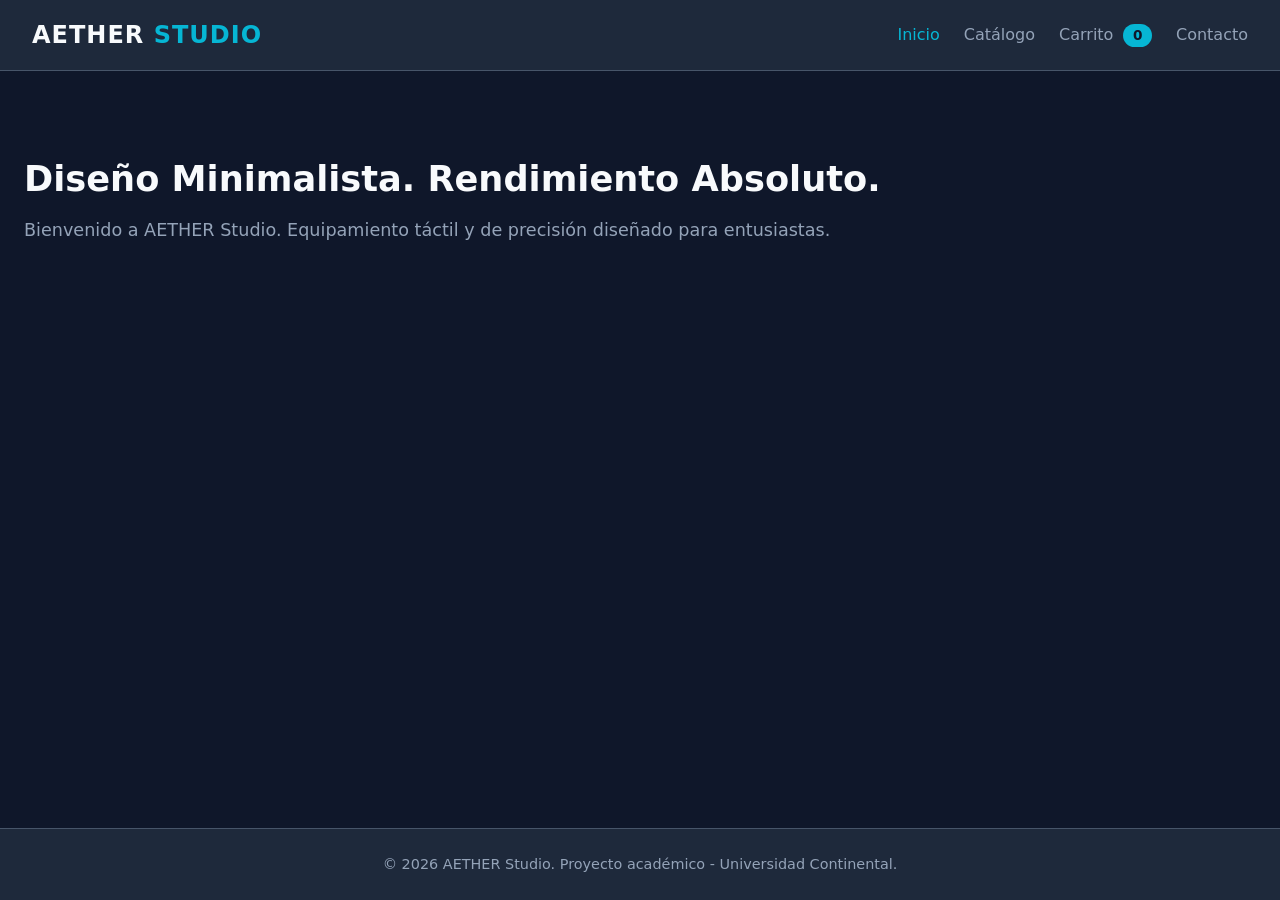
==== index.html @ 7f67c48a "Entrega 30% C2: tienda AETHER Studio completa con carrito, validacion y docs" ====
<!DOCTYPE html>
<html lang="es">
<head>
  <meta charset="UTF-8">
  <meta name="viewport" content="width=device-width, initial-scale=1.0">
  <title>AETHER Studio | Periféricos de Alta Precisión</title>
  <link rel="stylesheet" href="css/variables.css">
  <link rel="stylesheet" href="css/estilos.css">
</head>
<body>

  <!-- Cabecera Semántica Principal (R1 / R2) -->
  <header class="header-principal">
    <div class="contenedor-nav">
      <a href="index.html" class="logo">AETHER <span>STUDIO</span></a>
      <nav>
        <ul class="menu-navegacion">
          <li><a href="index.html" class="activo">Inicio</a></li>
          <li><a href="catalogo.html">Catálogo</a></li>
          <li><a href="carrito.html">Carrito <span id="contador" class="badge-carrito">0</span></a></li>
          <li><a href="contacto.html">Contacto</a></li>
        </ul>
      </nav>
    </div>
  </header>

  <!-- Contenido Principal Semántico (R2) -->
  <main class="contenedor-principal">
    <section class="hero-presentacion">
      <h1>Diseño Minimalista. Rendimiento Absoluto.</h1>
      <p>Bienvenido a AETHER Studio. Equipamiento táctil y de precisión diseñado para entusiastas.</p>
    </section>
  </main>

  <!-- Pie de Página Semántico -->
  <footer class="footer-principal">
    <p>&copy; 2026 AETHER Studio. Proyecto académico - Universidad Continental.</p>
  </footer>

  <!-- Carga de Scripts -->
  <script src="js/datos.js"></script>
  <script src="js/carrito.js"></script>
  <script src="js/app.js"></script>
</body>
</html>
---- css/variables.css ----
:root {
    --color-fondo: #0f172a;
    --color-superficie: #1e293b;
    --color-superficie-hover: #334155;
    --color-borde: #475569;

    --color-primario: #06b6d4;
    --color-primario-hover: #0891b2;
    --color-acento: #6366f1;

    --color-texto: #f8fafc;
    --color-texto-mutado: #94a3b8;
    --color-error: #ef4444;
    --color-exito: #10b981;

    --fuente-principal: 'Inter', system-ui, apple-system, BlinkMacSystemFont, "Segoe UI", Roboto, sans-serif;

    --sombra-tarjeta: 0 4px 6px -1px rgba(0, 0, 0, 0.3), 0 2px 4px -2px rgba(0, 0, 0, 0.2);
    --sombra-elevada: 0 10px 15 px -3px rgba(0, 0, 0, 0.5);
    --radio-borde: 8px;
    
}
---- css/estilos.css ----
/* ==========================================================================
   AETHER Studio - Estilos Globales, Layout y Componentes (30% C2)
   ========================================================================== */

/* --------------------------------------------------------------------------
   1. Reset Básico y Configuración Global (R2)
   -------------------------------------------------------------------------- */
* {
  box-sizing: border-box;
  margin: 0;
  padding: 0;
}

body {
  background-color: var(--color-fondo);
  color: var(--color-texto);
  font-family: var(--fuente-principal);
  line-height: 1.6;
  min-height: 100vh;
  display: flex;
  flex-direction: column;
}

/* --------------------------------------------------------------------------
   2. Cabecera Semántica y Navegación Principal (R1 / R2)
   -------------------------------------------------------------------------- */
.header-principal {
  background-color: var(--color-superficie);
  border-bottom: 1px solid var(--color-borde);
  padding: 1rem 2rem;
  width: 100%;
  position: sticky;
  top: 0;
  z-index: 100;
}

.contenedor-nav {
  max-width: 1280px;
  margin: 0 auto;
  display: flex;
  justify-content: space-between;
  align-items: center;
}

.logo {
  font-size: 1.5rem;
  font-weight: 700;
  color: var(--color-texto);
  text-decoration: none;
  letter-spacing: 1px;
}

.logo span {
  color: var(--color-primario);
}

.menu-navegacion {
  display: flex;
  gap: 1.5rem;
  list-style: none;
  align-items: center;
}

.menu-navegacion a {
  color: var(--color-texto-mutado);
  text-decoration: none;
  font-weight: 500;
  transition: var(--transicion-suave);
}

.menu-navegacion a:hover,
.menu-navegacion a.activo {
  color: var(--color-primario);
}

.badge-carrito {
  background-color: var(--color-primario);
  color: var(--color-fondo);
  font-weight: bold;
  padding: 0.2rem 0.6rem;
  border-radius: 9999px;
  font-size: 0.85rem;
  margin-left: 0.3rem;
}

/* --------------------------------------------------------------------------
   3. Estructura Principal y Footer Semántico (R2)
   -------------------------------------------------------------------------- */
.contenedor-principal {
  max-width: 1280px;
  width: 100%;
  margin: 2rem auto;
  padding: 0 1.5rem;
  flex: 1;
}

.hero-presentacion {
  padding: 3rem 0;
}

.hero-presentacion h1 {
  font-size: 2.2rem;
  margin-bottom: 0.5rem;
}

.hero-presentacion p {
  color: var(--color-texto-mutado);
  font-size: 1.1rem;
}

.footer-principal {
  background-color: var(--color-superficie);
  border-top: 1px solid var(--color-borde);
  padding: 1.5rem 2rem;
  text-align: center;
  color: var(--color-texto-mutado);
  font-size: 0.9rem;
  margin-top: auto;
}

/* --------------------------------------------------------------------------
   4. Catálogo Dinámico, Buscador y Filtros (R5)
   -------------------------------------------------------------------------- */
.controles-busqueda {
  display: flex;
  gap: 1rem;
  margin-bottom: 2rem;
  flex-wrap: wrap;
}

.campo-input, .campo-select {
  background-color: var(--color-superficie);
  color: var(--color-texto);
  border: 1px solid var(--color-borde);
  padding: 0.75rem 1rem;
  border-radius: var(--radio-borde);
  font-size: 1rem;
  outline: none;
  transition: var(--transicion-suave);
}

.campo-input {
  flex: 1;
  min-width: 250px;
}

.campo-input:focus, .campo-select:focus {
  border-color: var(--color-primario);
}

.grilla-productos {
  display: grid;
  grid-template-columns: repeat(auto-fill, minmax(260px, 1fr));
  gap: 1.5rem;
}

.tarjeta-producto {
  background-color: var(--color-superficie);
  border: 1px solid var(--color-borde);
  border-radius: var(--radio-borde);
  overflow: hidden;
  display: flex;
  flex-direction: column;
  transition: var(--transicion-suave);
  box-shadow: var(--sombra-tarjeta);
}

.tarjeta-producto:hover {
  transform: translateY(-4px);
  border-color: var(--color-primario);
}

.tarjeta-producto img {
  width: 100%;
  height: 200px;
  object-fit: cover;
  background-color: #000;
}

.info-tarjeta {
  padding: 1.25rem;
  display: flex;
  flex-direction: column;
  flex: 1;
}

.categoria-badge {
  color: var(--color-primario);
  font-size: 0.75rem;
  text-transform: uppercase;
  font-weight: 700;
  letter-spacing: 1px;
}

.titulo-producto {
  font-size: 1.1rem;
  margin: 0.4rem 0;
}

.precio-producto {
  font-size: 1.25rem;
  font-weight: 700;
  color: var(--color-texto);
  margin-bottom: 1rem;
}

.acciones-tarjeta {
  margin-top: auto;
  display: flex;
  gap: 0.5rem;
}

.btn {
  padding: 0.6rem 1rem;
  border-radius: var(--radio-borde);
  border: none;
  font-weight: 600;
  cursor: pointer;
  transition: var(--transicion-suave);
  font-size: 0.9rem;
}

.btn-primario {
  background-color: var(--color-primario);
  color: var(--color-fondo);
  flex: 1;
}

.btn-primario:hover {
  background-color: var(--color-primario-hover);
}

.btn-secundario {
  background-color: transparent;
  color: var(--color-texto-mutado);
  border: 1px solid var(--color-borde);
}

.btn-secundario:hover {
  color: var(--color-texto);
  border-color: var(--color-texto);
}

/* --------------------------------------------------------------------------
   5. Modal de Vista de Detalle (R5)
   -------------------------------------------------------------------------- */
.modal-overlay {
  position: fixed;
  top: 0; left: 0; right: 0; bottom: 0;
  background-color: rgba(0, 0, 0, 0.75);
  display: flex;
  justify-content: center;
  align-items: center;
  z-index: 1000;
  opacity: 0;
  pointer-events: none;
  transition: var(--transicion-suave);
}

.modal-overlay.activo {
  opacity: 1;
  pointer-events: all;
}

.modal-contenido {
  background-color: var(--color-superficie);
  border: 1px solid var(--color-borde);
  border-radius: var(--radio-borde);
  max-width: 500px;
  width: 90%;
  padding: 2rem;
  position: relative;
  box-shadow: var(--sombra-elevada);
}

.btn-cerrar-modal {
  position: absolute;
  top: 1rem; right: 1rem;
  background: none; border: none;
  color: var(--color-texto-mutado);
  font-size: 1.5rem; cursor: pointer;
}

.btn-cerrar-modal:hover { color: var(--color-texto); }

/* --------------------------------------------------------------------------
   6. Formulario de Contacto y Validaciones (R9)
   -------------------------------------------------------------------------- */
.form-contacto {
  background-color: var(--color-superficie);
  border: 1px solid var(--color-borde);
  padding: 2rem;
  border-radius: var(--radio-borde);
  max-width: 600px;
  margin: 0 auto;
}

.grupo-campo {
  margin-bottom: 1.5rem;
  display: flex;
  flex-direction: column;
  gap: 0.4rem;
}

.grupo-campo label {
  font-weight: 600;
  font-size: 0.95rem;
}

.campo-input[aria-invalid="true"] {
  border-color: var(--color-error);
  outline: 1px solid var(--color-error);
}

.mensaje-error {
  color: var(--color-error);
  font-size: 0.85rem;
  min-height: 1.2rem;
  display: block;
}

/* --------------------------------------------------------------------------
   7. Layout Adaptativo para la vista del Carrito (R2 / R6)
   -------------------------------------------------------------------------- */
.layout-carrito {
  display: flex;
  flex-direction: column;
  gap: 1.5rem;
  width: 100%;
}

.columna-tabla {
  width: 100%;
  overflow-x: auto;
}

.columna-resumen {
  width: 100%;
}

/* En pantallas anchas (escritorio), se muestran lado a lado sin cortarse */
@media (min-width: 992px) {
  .layout-carrito {
    flex-direction: row;
    align-items: flex-start;
  }

  .columna-tabla {
    flex: 2;
  }

  .columna-resumen {
    flex: 1;
    max-width: 380px;
  }
}

/* --------------------------------------------------------------------------
   8. Media Queries / Adaptabilidad Responsive (R2: 1280px, 768px, 390px)
   -------------------------------------------------------------------------- */

/* Tablets y pantallas medianas (768px) */
@media (max-width: 768px) {
  .contenedor-nav {
    flex-direction: column;
    gap: 1rem;
  }

  .menu-navegacion {
    gap: 1rem;
  }

  .controles-busqueda {
    flex-direction: column;
  }

  .campo-input {
    width: 100%;
  }

  .columna-tabla {
    flex: 1 1 100%;
  }
}

/* Pantallas de smartphones (390px) */
@media (max-width: 390px) {
  .header-principal {
    padding: 0.8rem 1rem;
  }

  .logo {
    font-size: 1.25rem;
  }

  .menu-navegacion {
    font-size: 0.85rem;
    gap: 0.75rem;
  }

  .acciones-tarjeta {
    flex-direction: column;
  }

  .btn {
    width: 100%;
  }
}
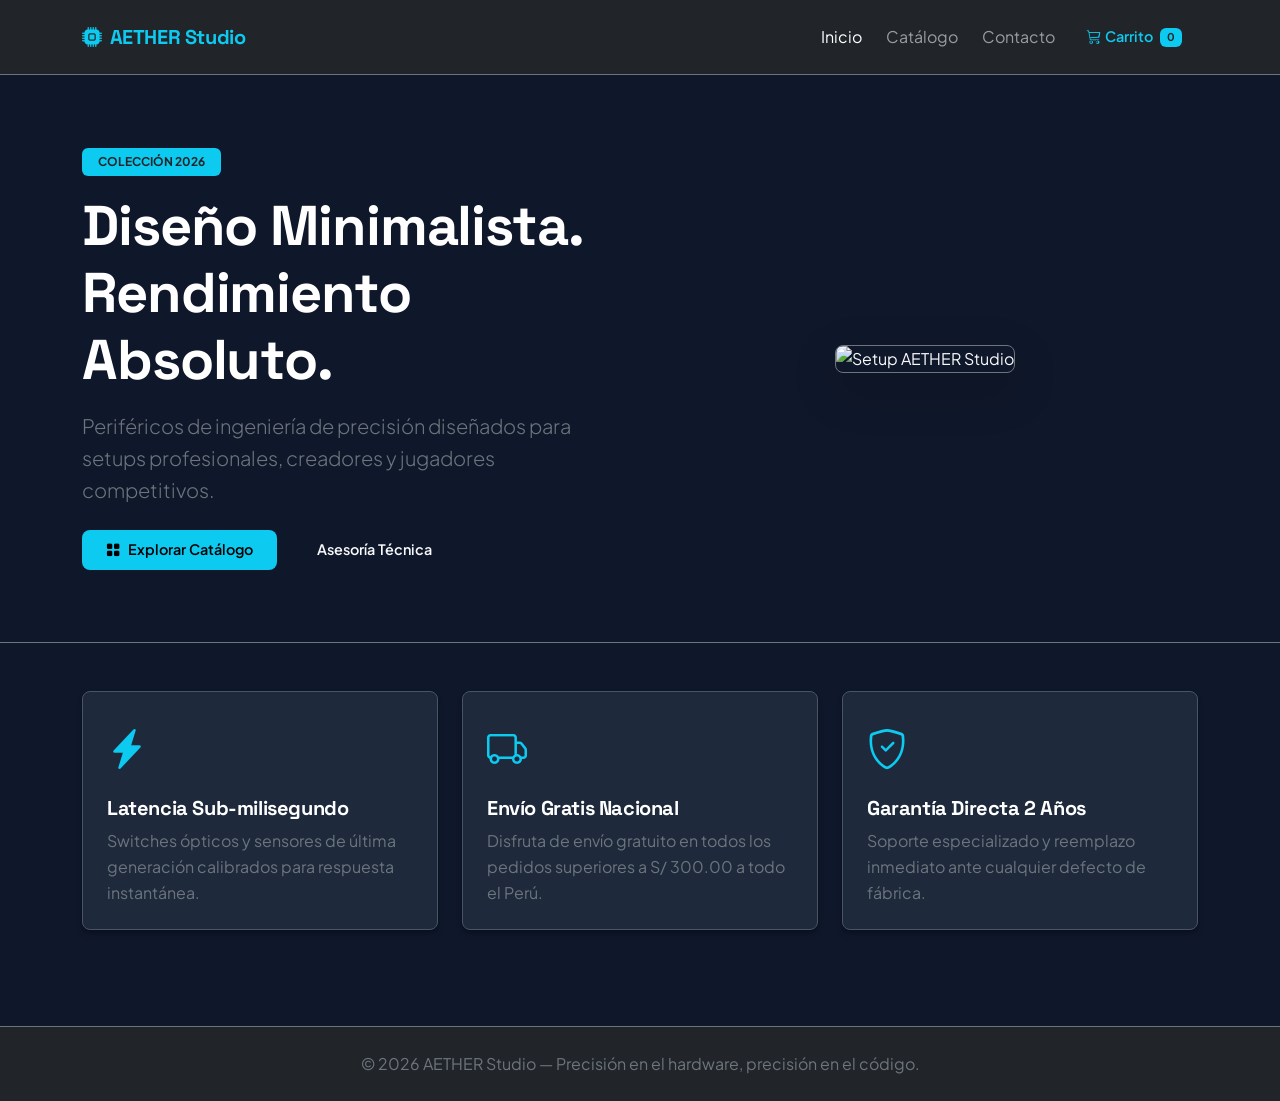
==== commit ddaf8f81: "Finaliza integracion Bootstrap 5, tipografia y validaciones (Avance 60%)" ====
--- a/index.html
+++ b/index.html
@@ -4,41 +4,102 @@
   <meta charset="UTF-8">
   <meta name="viewport" content="width=device-width, initial-scale=1.0">
   <title>AETHER Studio | Periféricos de Alta Precisión</title>
+  <link rel="stylesheet" href="bootstrap/bootstrap.min.css">
+  <link rel="stylesheet" href="bootstrap-icons/bootstrap-icons.min.css">
+  <link rel="stylesheet" href="https://fonts.googleapis.com">
+  <link rel="stylesheet" href="https://fonts.gstatic.com" crossorigin>
+  <link href="https://fonts.googleapis.com/css2?family=Plus+Jakarta+Sans:wght@400;500;600;700&family=Space+Grotesk:wght@600;700&display=swap" rel="stylesheet">
   <link rel="stylesheet" href="css/variables.css">
   <link rel="stylesheet" href="css/estilos.css">
 </head>
 <body>
 
-  <!-- Cabecera Semántica Principal (R1 / R2) -->
-  <header class="header-principal">
-    <div class="contenedor-nav">
-      <a href="index.html" class="logo">AETHER <span>STUDIO</span></a>
-      <nav>
-        <ul class="menu-navegacion">
-          <li><a href="index.html" class="activo">Inicio</a></li>
-          <li><a href="catalogo.html">Catálogo</a></li>
-          <li><a href="carrito.html">Carrito <span id="contador" class="badge-carrito">0</span></a></li>
-          <li><a href="contacto.html">Contacto</a></li>
-        </ul>
-      </nav>
-    </div>
+  <header class="sticky-top border-bottom border-secondary">
+    <nav class="navbar navbar-expand-lg navbar-dark bg-dark py-3">
+      <div class="container">
+        <a class="navbar-brand fw-bold text-info" href="index.html">
+          <i class="bi bi-cpu-fill me-2"></i>AETHER Studio
+        </a>
+        <button class="navbar-toggler" type="button" data-bs-toggle="collapse" data-bs-target="#menuPrincipal" aria-controls="menuPrincipal" aria-expanded="false" aria-label="Abrir navegación">
+          <span class="navbar-toggler-icon"></span>
+        </button>
+        <div class="collapse navbar-collapse" id="menuPrincipal">
+          <ul class="navbar-nav ms-auto align-items-lg-center gap-2">
+            <li class="nav-item"><a class="nav-link active" href="index.html">Inicio</a></li>
+            <li class="nav-item"><a class="nav-link" href="catalogo.html">Catálogo</a></li>
+            <li class="nav-item"><a class="nav-link" href="contacto.html">Contacto</a></li>
+            <li class="nav-item">
+              <a class="btn btn-outline-info position-relative" href="carrito.html">
+                <i class="bi bi-cart3 me-1"></i>Carrito
+                <span id="contador" class="badge bg-info text-dark ms-1">0</span>
+              </a>
+            </li>
+          </ul>
+        </div>
+      </div>
+    </nav>
   </header>
 
-  <!-- Contenido Principal Semántico (R2) -->
-  <main class="contenedor-principal">
-    <section class="hero-presentacion">
-      <h1>Diseño Minimalista. Rendimiento Absoluto.</h1>
-      <p>Bienvenido a AETHER Studio. Equipamiento táctil y de precisión diseñado para entusiastas.</p>
+  <main>
+    <section class="py-5 border-bottom border-secondary">
+      <div class="container py-4">
+        <div class="row align-items-center g-4">
+          <div class="col-12 col-lg-6">
+            <span class="badge bg-info text-dark mb-3 px-3 py-2">COLECCIÓN 2026</span>
+            <h1 class="display-4 fw-bold text-white mb-3">Diseño Minimalista. Rendimiento Absoluto.</h1>
+            <p class="lead text-secondary mb-4">Periféricos de ingeniería de precisión diseñados para setups profesionales, creadores y jugadores competitivos.</p>
+            <div class="d-flex flex-wrap gap-3">
+              <a href="catalogo.html" class="btn btn-info btn-lg fw-semibold px-4">
+                <i class="bi bi-grid-fill me-2"></i>Explorar Catálogo
+              </a>
+              <a href="contacto.html" class="btn btn-outline-light btn-lg px-4">Asesoría Técnica</a>
+            </div>
+          </div>
+          <div class="col-12 col-lg-6 text-center">
+          <img src="https://images.unsplash.com/photo-1593640408182-31c70c8268f5?w=900&q=80" alt="Setup AETHER Studio" class="img-fluid rounded-3 shadow-lg border border-secondary">
+          </div>
+        </div>
+      </div>
+    </section>
+
+    <section class="py-5">
+      <div class="container">
+        <div class="row g-4">
+          <div class="col-12 col-md-4">
+            <article class="card tarjeta-producto h-100 text-white p-4">
+              <i class="bi bi-lightning-charge-fill fs-1 text-info mb-3"></i>
+              <h2 class="h5 fw-bold">Latencia Sub-milisegundo</h2>
+              <p class="text-secondary mb-0">Switches ópticos y sensores de última generación calibrados para respuesta instantánea.</p>
+            </article>
+          </div>
+          <div class="col-12 col-md-4">
+            <article class="card tarjeta-producto h-100 text-white p-4">
+              <i class="bi bi-truck fs-1 text-info mb-3"></i>
+              <h2 class="h5 fw-bold">Envío Gratis Nacional</h2>
+              <p class="text-secondary mb-0">Disfruta de envío gratuito en todos los pedidos superiores a S/ 300.00 a todo el Perú.</p>
+            </article>
+          </div>
+          <div class="col-12 col-md-4">
+            <article class="card tarjeta-producto h-100 text-white p-4">
+              <i class="bi bi-shield-check fs-1 text-info mb-3"></i>
+              <h2 class="h5 fw-bold">Garantía Directa 2 Años</h2>
+              <p class="text-secondary mb-0">Soporte especializado y reemplazo inmediato ante cualquier defecto de fábrica.</p>
+            </article>
+          </div>
+        </div>
+      </div>
     </section>
   </main>
 
-  <!-- Pie de Página Semántico -->
-  <footer class="footer-principal">
-    <p>&copy; 2026 AETHER Studio. Proyecto académico - Universidad Continental.</p>
+  <footer class="bg-dark border-top border-secondary py-4 mt-5">
+    <div class="container text-center text-secondary">
+      <p class="mb-0">&copy; 2026 AETHER Studio — Precisión en el hardware, precisión en el código.</p>
+    </div>
   </footer>
 
-  <!-- Carga de Scripts -->
+  <script src="bootstrap/bootstrap.bundle.min.js"></script>
   <script src="js/datos.js"></script>
+  <script src="js/calculos.js"></script>
   <script src="js/carrito.js"></script>
   <script src="js/app.js"></script>
 </body>
--- a/css/estilos.css
+++ b/css/estilos.css
@@ -171,10 +171,9 @@
 }
 
 .tarjeta-producto img {
-  width: 100%;
-  height: 200px;
+  height: 210px;
   object-fit: cover;
-  background-color: #000;
+  border-radius: 24px;
 }
 
 .info-tarjeta {
@@ -405,4 +404,86 @@
   .btn {
     width: 100%;
   }
+
+}
+
+.form-control.bg-dark::placeholder {
+    color: rgba(248, 250, 252, 0.45);
+    opacity: 1;
+  }
+
+/* ==========================================================================
+9. Tipografía Moderna y Estilizado de Controles Bootstrap (60% C3)
+   ========================================================================== */
+:root {
+  --fuente-principal: 'Plus Jakarta Sans', sans-serif;
+  --bs-body-font-family: 'Plus Jakarta Sans', sans-serif;
+  --bs-font-sans-serif: 'Plus Jakarta Sans', sans-serif;
+}
+
+body, input, select, textarea, button {
+  font-family: 'Plus Jakarta Sans', sans-serif !important;
+}
+
+h1, h2, h3, .navbar-brand {
+  font-family: 'Space Grotesk', sans-serif !important;
+  letter-spacing: -0.02em;
+}
+
+/* Buscador y Selectbox estilizados */
+#buscador,
+#filtro-categoria {
+  background-color: var(--color-superficie) !important;
+  border: 1px solid rgba(255, 255, 255, 0.12) !important;
+  color: var(--color-texto) !important;
+  font-size: 0.92rem;
+  font-weight: 500;
+  border-radius: 10px;
+  padding-top: 0.55rem;
+  padding-bottom: 0.55rem;
+  transition: border-color 0.2s ease, box-shadow 0.2s ease;
+}
+
+.input-group > .input-group-text {
+  background-color: var(--color-superficie) !important;
+  border: 1px solid rgba(255, 255, 255, 0.12) !important;
+  border-right: none !important;
+  border-radius: 10px 0 0 10px;
+}
+
+.input-group > #buscador {
+  border-left: none !important;
+  border-radius: 0 10px 10px 0;
+}
+
+#buscador:focus,
+#filtro-categoria:focus {
+  border-color: var(--color-primario) !important;
+  box-shadow: 0 0 0 3px rgba(6, 182, 212, 0.18) !important;
+}
+
+#filtro-categoria option {
+  background-color: #0f172a;
+  color: #f8fafc;
+}
+
+/* Modal de detalle en catálogo */
+.modal-personalizado {
+  position: fixed;
+  inset: 0;
+  background-color: rgba(15, 23, 42, 0.85);
+  display: none;
+  align-items: center;
+  justify-content: center;
+  padding: 1rem;
+  z-index: 1050;
+}
+
+.modal-personalizado.activo {
+  display: flex;
+}
+
+.modal-caja {
+  width: 100%;
+  max-width: 480px;
 }
